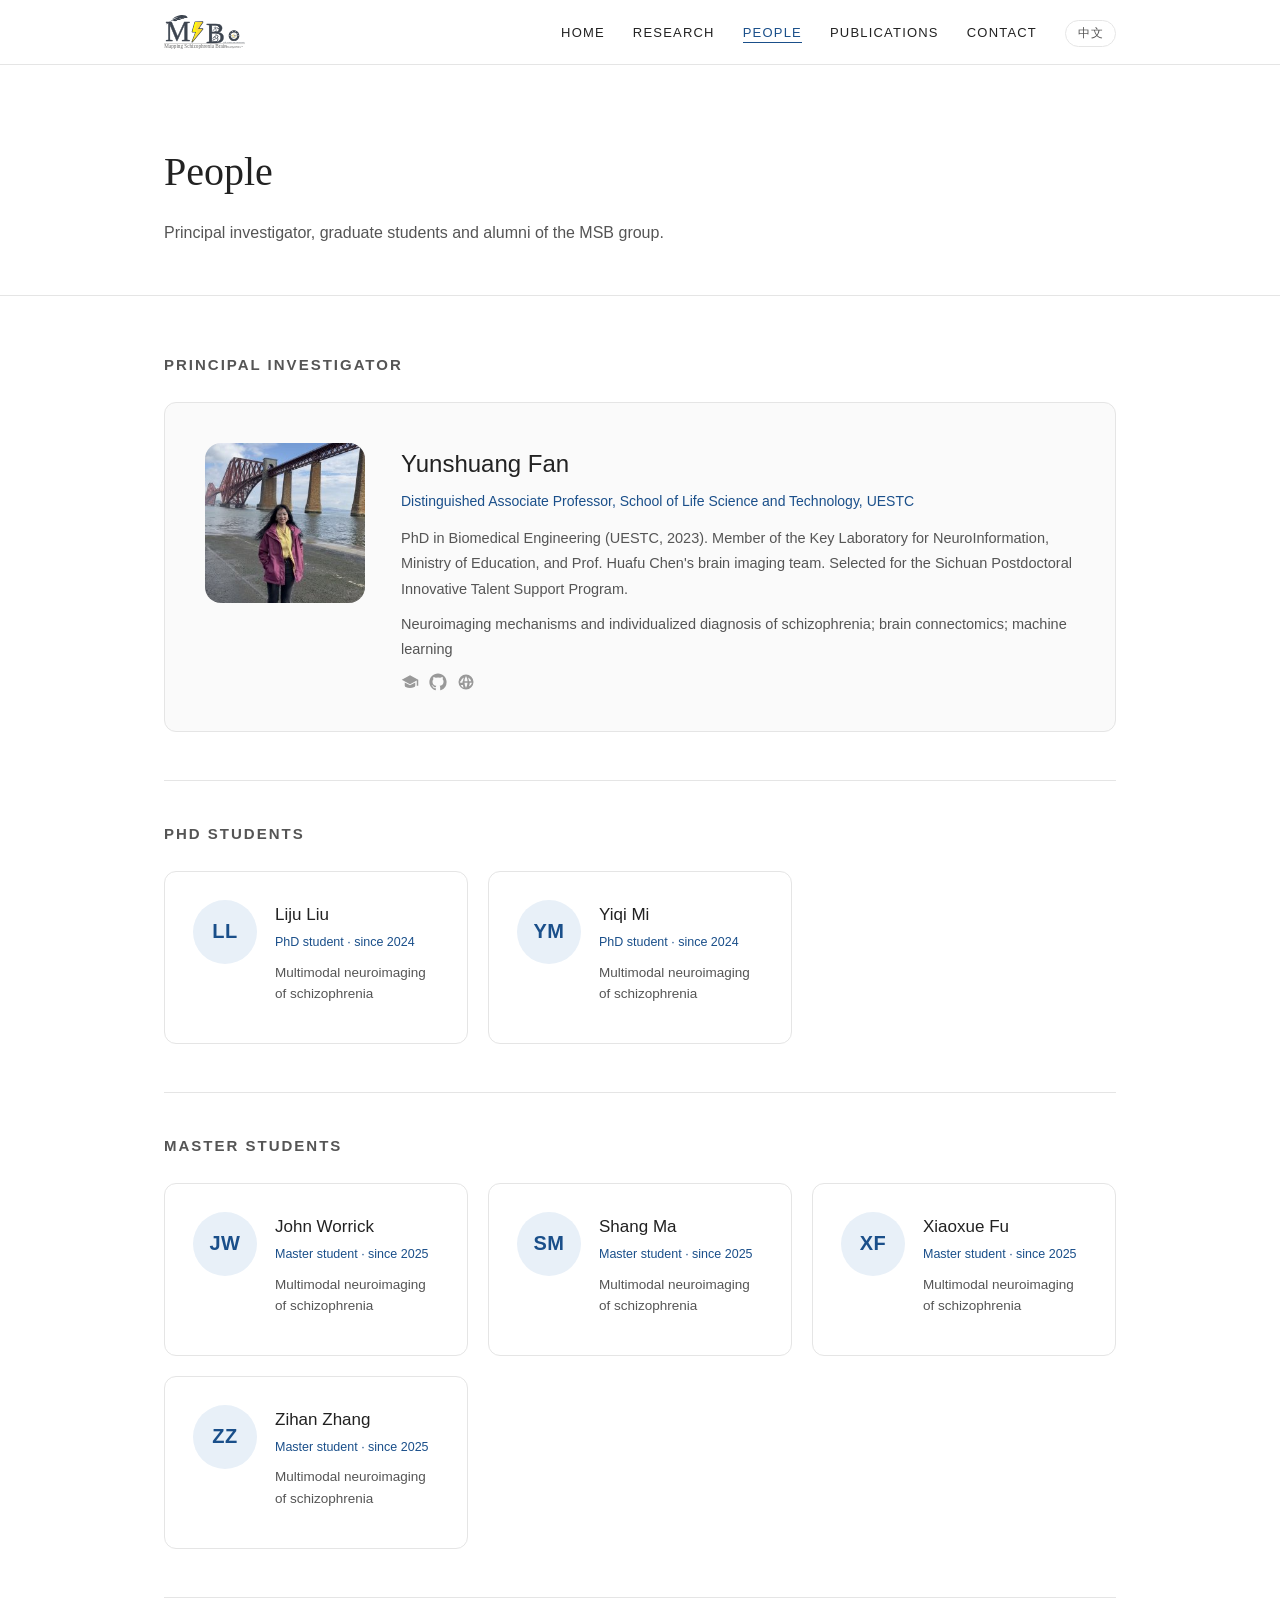
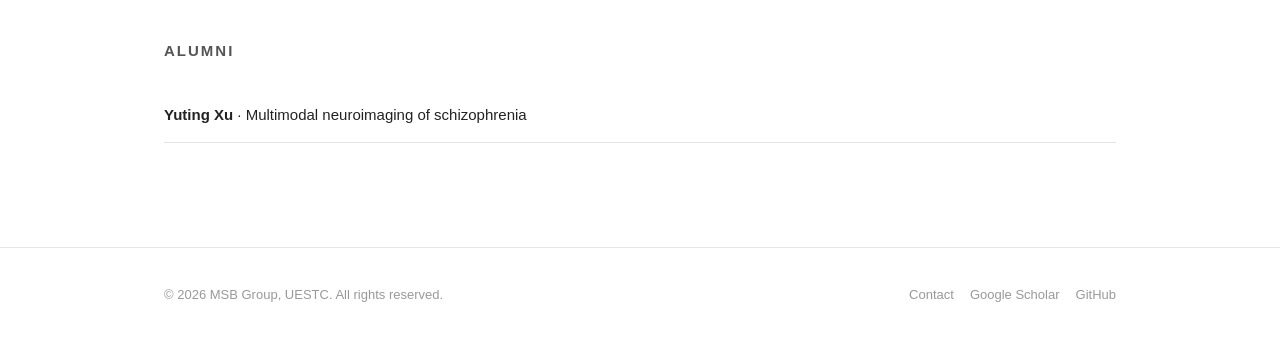
==== people/index.html @ d71d8317 "feat: rebuild as MSB team site with member self-service and Scholar auto-sync" ====
<!DOCTYPE html>
<html lang="en">
<head>
  <meta charset="utf-8">
  <meta name="viewport" content="width=device-width, initial-scale=1">
  <title>People — MSB | UESTC</title>
  <meta name="description" content="Members of the MSB (Mapping Schizophrenia Brain) group at UESTC.">
  <link rel="icon" type="image/svg+xml" href="/assets/img/logo-square.svg">
  <link rel="stylesheet" href="/assets/css/style.css">
</head>
<body data-page="people">
  <div id="site-header"></div>

  <main>
    <section class="page-head">
      <div class="wrap">
        <h1 data-i18n="people.title"></h1>
        <p data-i18n="people.lead"></p>
      </div>
    </section>

    <section class="page-body">
      <div class="wrap" id="people-root">
        <h2 class="block-title" data-i18n="people.pi"></h2>
        <div id="pi-slot"></div>

        <h2 class="block-title" data-i18n="people.phd"></h2>
        <div class="people-grid" id="phd-slot"></div>

        <h2 class="block-title" data-i18n="people.master"></h2>
        <div class="people-grid" id="master-slot"></div>

        <h2 class="block-title" data-i18n="people.alumni"></h2>
        <ul class="alumni-list" id="alumni-slot"></ul>
      </div>
    </section>
  </main>

  <div id="site-footer"></div>
  <script src="/assets/js/site.js"></script>
  <script src="/assets/js/people.js"></script>
  <script>MSBPeople.renderPage();</script>
</body>
</html>
---- assets/css/style.css ----
/* ============================================================
   MSB — Mapping Schizophrenia Brain · Design System
   Minimal academic style (inspired by cng-lab.github.io)
   ============================================================ */

:root {
  --accent: #1a4f8a;
  --accent-soft: #e8f0f8;
  --text: #222;
  --text-2: #555;
  --text-3: #999;
  --line: #e5e5e5;
  --bg: #ffffff;
  --bg-soft: #fafafa;
  --maxw: 1000px;
  --font-sans: "Helvetica Neue", Helvetica, Arial, "PingFang SC", "Hiragino Sans GB", "Microsoft YaHei", sans-serif;
  --font-serif: Georgia, "Times New Roman", "Songti SC", serif;
}

* { margin: 0; padding: 0; box-sizing: border-box; }

html { scroll-behavior: smooth; }

body {
  font-family: var(--font-sans);
  font-weight: 300;
  line-height: 1.75;
  color: var(--text);
  background: var(--bg);
  -webkit-font-smoothing: antialiased;
}

.wrap { max-width: var(--maxw); margin: 0 auto; padding: 0 24px; }

a { color: var(--accent); text-decoration: none; }
a:hover { text-decoration: underline; }

img { max-width: 100%; display: block; }

/* ---------------- Header / Nav ---------------- */
.site-header {
  position: sticky;
  top: 0;
  z-index: 100;
  background: rgba(255, 255, 255, 0.96);
  backdrop-filter: blur(6px);
  border-bottom: 1px solid var(--line);
}

.nav-wrap {
  display: flex;
  align-items: center;
  justify-content: space-between;
  height: 64px;
}

.brand { display: flex; align-items: center; gap: 10px; color: var(--text); }
.brand:hover { text-decoration: none; }

.brand-logo { height: 34px; width: auto; display: block; }

.nav-links { display: flex; align-items: center; gap: 28px; list-style: none; }

.nav-links a {
  color: var(--text);
  font-size: 13px;
  font-weight: 500;
  letter-spacing: 1.2px;
  text-transform: uppercase;
  padding-bottom: 2px;
  border-bottom: 1.5px solid transparent;
}

.nav-links a:hover { color: var(--accent); text-decoration: none; }
.nav-links a.active { color: var(--accent); border-bottom-color: var(--accent); }

.lang-toggle {
  font-family: var(--font-sans);
  font-size: 12px;
  letter-spacing: 0.5px;
  color: var(--text-2);
  background: none;
  border: 1px solid var(--line);
  border-radius: 999px;
  padding: 4px 12px;
  cursor: pointer;
  transition: all 0.2s;
}
.lang-toggle:hover { color: var(--accent); border-color: var(--accent); }

.menu-btn { display: none; background: none; border: none; font-size: 20px; cursor: pointer; color: var(--text); }

/* ---------------- Main ---------------- */
main { min-height: 70vh; }

.page-body { padding: 56px 0 80px; }

/* Hero */
.hero { padding: 96px 0 72px; border-bottom: 1px solid var(--line); }

.hero-kicker {
  font-size: 13px;
  letter-spacing: 3px;
  text-transform: uppercase;
  color: var(--accent);
  font-weight: 500;
  margin-bottom: 20px;
}

.hero h1 {
  font-family: var(--font-serif);
  font-size: 44px;
  font-weight: 400;
  line-height: 1.25;
  max-width: 760px;
  margin-bottom: 24px;
}

.hero p { font-size: 18px; color: var(--text-2); max-width: 680px; }

/* Section */
.section { padding: 64px 0; border-bottom: 1px solid var(--line); }
.section:last-child { border-bottom: none; }

.section-title {
  font-family: var(--font-serif);
  font-size: 30px;
  font-weight: 400;
  margin-bottom: 8px;
}

.section-sub { color: var(--text-3); font-size: 14px; margin-bottom: 40px; letter-spacing: 0.3px; }

h2.block-title {
  font-size: 15px;
  font-weight: 600;
  letter-spacing: 2px;
  text-transform: uppercase;
  color: var(--text-2);
  margin: 48px 0 24px;
  padding-top: 40px;
  border-top: 1px solid var(--line);
}
h2.block-title:first-of-type { border-top: none; padding-top: 0; margin-top: 0; }

/* Page header (sub pages) */
.page-head { padding: 72px 0 48px; border-bottom: 1px solid var(--line); margin-bottom: 0; }
.page-head h1 { font-family: var(--font-serif); font-size: 40px; font-weight: 400; margin-bottom: 12px; }
.page-head p { color: var(--text-2); max-width: 680px; font-size: 16px; }

/* Research directions */
.direction {
  display: grid;
  grid-template-columns: 56px 1fr;
  gap: 24px;
  padding: 36px 0;
  border-bottom: 1px solid var(--line);
}
.direction:last-child { border-bottom: none; }

.direction-num {
  font-family: var(--font-serif);
  font-size: 28px;
  color: var(--accent);
  line-height: 1.2;
}

.direction h3 { font-size: 20px; font-weight: 500; margin-bottom: 10px; }
.direction p { color: var(--text-2); font-size: 15px; max-width: 720px; }
.direction .refs { margin-top: 10px; font-size: 13px; color: var(--text-3); font-style: italic; }

/* People */
.pi-card {
  display: grid;
  grid-template-columns: 160px 1fr;
  gap: 36px;
  align-items: start;
  padding: 40px;
  background: var(--bg-soft);
  border: 1px solid var(--line);
  border-radius: 12px;
  margin-bottom: 8px;
}

.pi-card h3 { font-size: 24px; font-weight: 500; margin-bottom: 4px; }
.pi-card .pi-role { color: var(--accent); font-size: 14px; font-weight: 500; margin-bottom: 12px; }
.pi-card p { color: var(--text-2); font-size: 14.5px; margin-bottom: 10px; }

.people-grid {
  display: grid;
  grid-template-columns: repeat(auto-fill, minmax(280px, 1fr));
  gap: 20px;
}

.member-card {
  border: 1px solid var(--line);
  border-radius: 12px;
  padding: 28px;
  display: flex;
  gap: 18px;
  align-items: flex-start;
  transition: border-color 0.2s, box-shadow 0.2s;
  background: var(--bg);
}
.member-card:hover { border-color: #cfd8e3; box-shadow: 0 4px 16px rgba(26, 79, 138, 0.06); }

.avatar {
  width: 64px;
  height: 64px;
  border-radius: 50%;
  object-fit: cover;
  flex-shrink: 0;
  background: var(--accent-soft);
  color: var(--accent);
  display: flex;
  align-items: center;
  justify-content: center;
  font-weight: 600;
  font-size: 20px;
  letter-spacing: 0.5px;
}
.avatar.lg { width: 160px; height: 160px; font-size: 42px; border-radius: 16px; }

.member-info { min-width: 0; }
.member-name { font-size: 17px; font-weight: 500; }
.member-role { font-size: 12.5px; color: var(--accent); font-weight: 500; margin: 2px 0 8px; }
.member-research { font-size: 13.5px; color: var(--text-2); line-height: 1.6; margin-bottom: 10px; }

.member-links { display: flex; gap: 10px; }
.member-links a { color: var(--text-3); display: inline-flex; }
.member-links a:hover { color: var(--accent); }
.member-links svg { width: 18px; height: 18px; }

.alumni-list { list-style: none; }
.alumni-list li {
  padding: 14px 0;
  border-bottom: 1px solid var(--line);
  display: flex;
  justify-content: space-between;
  gap: 16px;
  flex-wrap: wrap;
  font-size: 15px;
}
.alumni-list .alumni-dest { color: var(--text-3); font-size: 13.5px; }

/* Publications */
.pub-stats {
  display: flex;
  gap: 48px;
  flex-wrap: wrap;
  padding: 28px 0;
}

.pub-stat .num { font-family: var(--font-serif); font-size: 34px; color: var(--text); line-height: 1.1; }
.pub-stat .lbl { font-size: 12px; letter-spacing: 1px; text-transform: uppercase; color: var(--text-3); margin-top: 4px; }

.pub-toolbar {
  display: flex;
  justify-content: space-between;
  align-items: center;
  gap: 16px;
  flex-wrap: wrap;
  margin: 8px 0 8px;
}

.pub-search {
  font-family: var(--font-sans);
  font-size: 14px;
  padding: 8px 14px;
  border: 1px solid var(--line);
  border-radius: 999px;
  width: 280px;
  max-width: 100%;
  outline: none;
}
.pub-search:focus { border-color: var(--accent); }

.pub-updated { font-size: 12.5px; color: var(--text-3); }

.pub-year {
  font-family: var(--font-serif);
  font-size: 22px;
  color: var(--accent);
  margin: 36px 0 4px;
}

.pub-item { padding: 20px 0; border-bottom: 1px solid var(--line); }
.pub-item:last-child { border-bottom: none; }

.pub-title { font-size: 16px; font-weight: 500; line-height: 1.5; }
.pub-title a { color: var(--text); }
.pub-title a:hover { color: var(--accent); }

.pub-authors { font-size: 13.5px; color: var(--text-2); margin-top: 4px; }
.pub-venue { font-size: 13px; color: var(--text-3); font-style: italic; margin-top: 2px; }

.pub-cite {
  display: inline-block;
  font-size: 12px;
  color: var(--accent);
  background: var(--accent-soft);
  border-radius: 999px;
  padding: 1px 10px;
  margin-top: 8px;
}

.pagination { display: flex; gap: 8px; justify-content: center; margin-top: 48px; flex-wrap: wrap; }
.pagination button {
  font-family: var(--font-sans);
  min-width: 36px;
  height: 36px;
  border: 1px solid var(--line);
  background: var(--bg);
  border-radius: 8px;
  font-size: 13.5px;
  color: var(--text-2);
  cursor: pointer;
}
.pagination button:hover { border-color: var(--accent); color: var(--accent); }
.pagination button.cur { background: var(--accent); border-color: var(--accent); color: #fff; }
.pagination button:disabled { opacity: 0.35; cursor: default; }

/* News */
.news-list { list-style: none; }
.news-list li {
  display: grid;
  grid-template-columns: 110px 1fr;
  gap: 20px;
  padding: 16px 0;
  border-bottom: 1px solid var(--line);
  font-size: 15px;
}
.news-list .news-date { color: var(--text-3); font-size: 13.5px; }

/* Home highlights */
.hl-grid { display: grid; grid-template-columns: repeat(3, 1fr); gap: 32px; }
.hl-item h3 { font-size: 17px; font-weight: 500; margin-bottom: 10px; }
.hl-item h3 .hl-num { color: var(--accent); font-family: var(--font-serif); margin-right: 8px; }
.hl-item p { font-size: 14px; color: var(--text-2); }

/* Contact */
.contact-grid { display: grid; grid-template-columns: 1.2fr 1fr; gap: 56px; align-items: start; }
.contact-item { padding: 22px 0; border-bottom: 1px solid var(--line); }
.contact-item:first-child { padding-top: 0; }
.contact-item h3 { font-size: 13px; letter-spacing: 1.5px; text-transform: uppercase; color: var(--text-3); font-weight: 500; margin-bottom: 8px; }
.contact-item p { font-size: 16px; }
.qr-box { text-align: center; }
.qr-box img { width: 220px; margin: 0 auto 14px; border: 1px solid var(--line); border-radius: 12px; }
.qr-box p { font-size: 13.5px; color: var(--text-2); }

/* Footer */
.site-footer { border-top: 1px solid var(--line); padding: 36px 0; margin-top: 24px; }
.footer-inner {
  display: flex;
  justify-content: space-between;
  align-items: center;
  gap: 16px;
  flex-wrap: wrap;
  font-size: 13px;
  color: var(--text-3);
}
.footer-inner a { color: var(--text-3); margin-left: 16px; }
.footer-inner a:hover { color: var(--accent); }

/* Utility */
.muted { color: var(--text-3); }
.mt-24 { margin-top: 24px; }

/* ---------------- Responsive ---------------- */
@media (max-width: 800px) {
  .menu-btn { display: block; }

  .nav-links {
    display: none;
    position: absolute;
    top: 64px;
    left: 0;
    right: 0;
    background: var(--bg);
    flex-direction: column;
    align-items: center;
    gap: 0;
    padding: 12px 0 20px;
    border-bottom: 1px solid var(--line);
    box-shadow: 0 8px 16px rgba(0, 0, 0, 0.04);
  }
  .nav-links.open { display: flex; }
  .nav-links li { padding: 10px 0; }
  .nav-links .lang-item { margin-top: 8px; }

  .hero { padding: 64px 0 48px; }
  .hero h1 { font-size: 32px; }
  .page-head h1 { font-size: 30px; }

  .pi-card { grid-template-columns: 1fr; padding: 28px; }
  .avatar.lg { width: 120px; height: 120px; }

  .hl-grid { grid-template-columns: 1fr; gap: 24px; }
  .contact-grid { grid-template-columns: 1fr; gap: 32px; }
  .pub-stats { gap: 28px; }
  .news-list li { grid-template-columns: 1fr; gap: 2px; }
  .pub-search { width: 100%; }
}
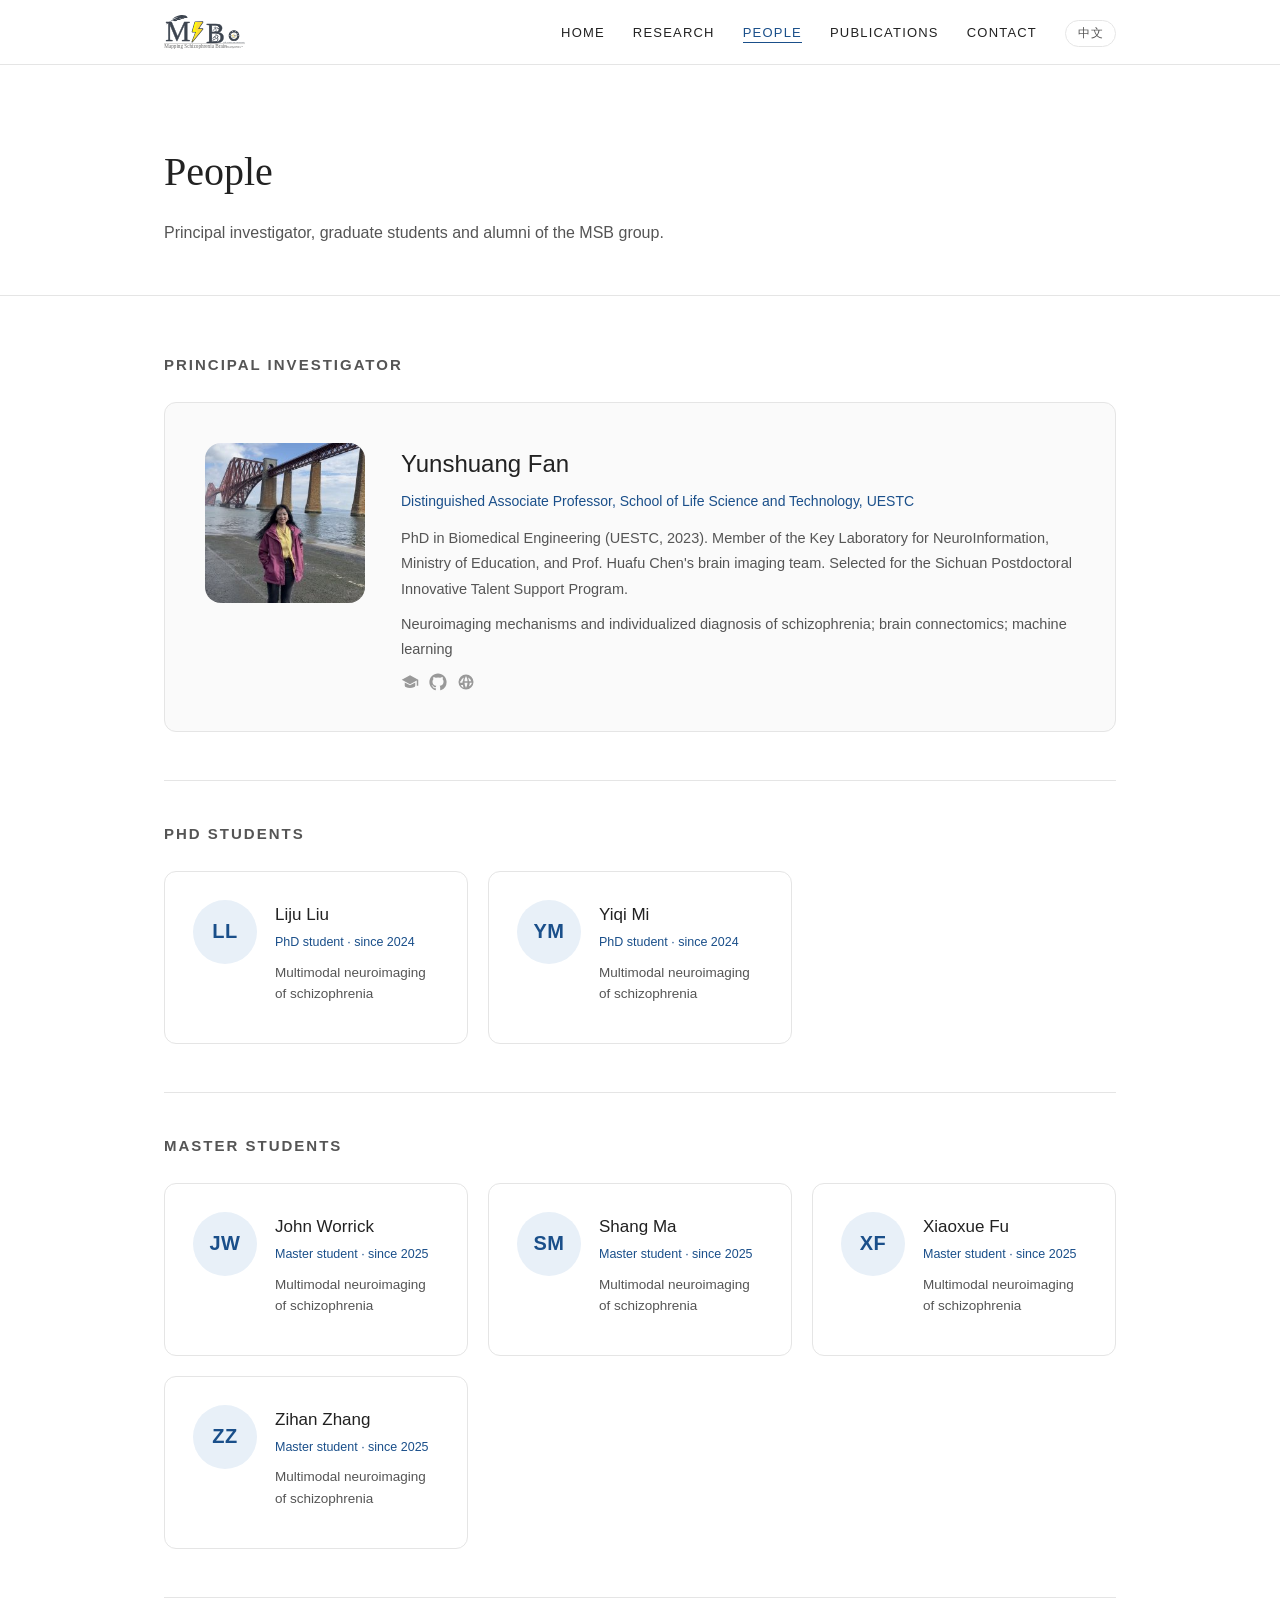
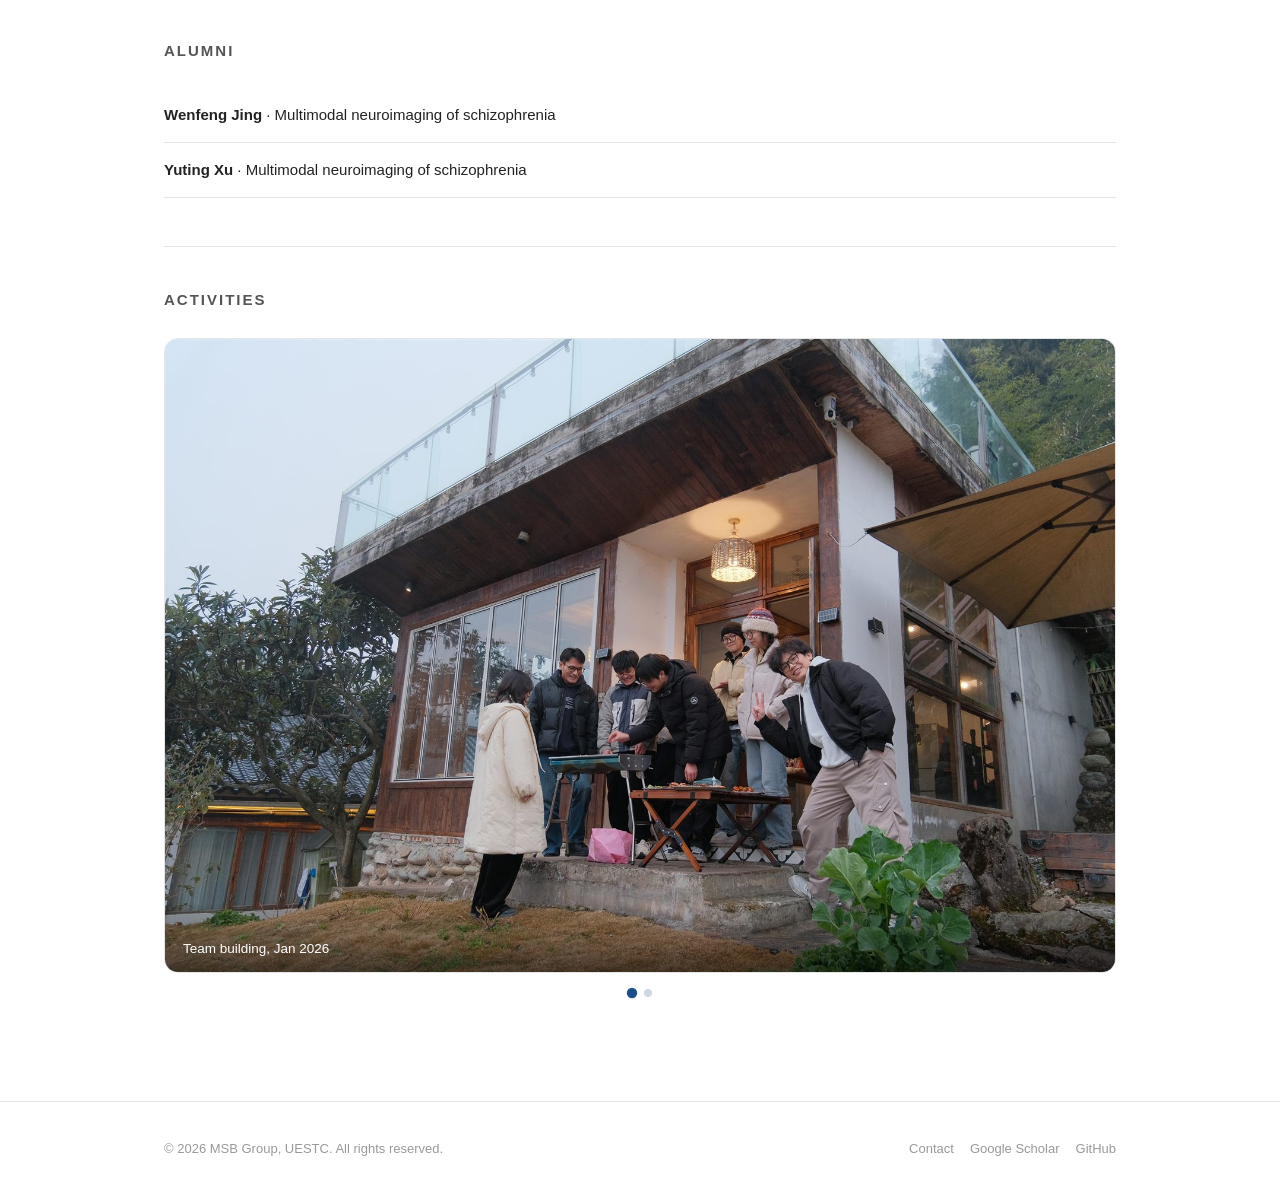
==== commit b8383d78: "feat(people): add auto-playing activity carousel with dots, arrows and swipe" ====
--- a/people/index.html
+++ b/people/index.html
@@ -32,6 +32,9 @@
 
         <h2 class="block-title" data-i18n="people.alumni"></h2>
         <ul class="alumni-list" id="alumni-slot"></ul>
+
+        <h2 class="block-title" data-i18n="home.gallery.title"></h2>
+        <div class="carousel" id="gallery-carousel"></div>
       </div>
     </section>
   </main>
@@ -39,6 +42,7 @@
   <div id="site-footer"></div>
   <script src="/assets/js/site.js"></script>
   <script src="/assets/js/people.js"></script>
+  <script src="/assets/js/carousel.js"></script>
   <script>MSBPeople.renderPage();</script>
 </body>
 </html>
--- a/assets/css/style.css
+++ b/assets/css/style.css
@@ -365,6 +365,266 @@
 /* Utility */
 .muted { color: var(--text-3); }
 .mt-24 { margin-top: 24px; }
+
+/* ---------------- Team photo: scroll-linked reveal ---------------- */
+.team-sub { margin-bottom: 0; }
+
+.team-reveal-inner { overflow: hidden; }
+
+.team-photo-wrap {
+  position: relative;
+  margin: 32px 0 0;
+  border-radius: 14px;
+  overflow: hidden;
+  border: 1px solid var(--line);
+  transform-origin: center center;
+}
+
+.team-photo-wrap img {
+  width: 100%;
+  height: auto;
+  display: block;
+  transition: transform 0.7s cubic-bezier(0.22, 0.61, 0.36, 1);
+}
+.team-photo-wrap:hover img { transform: scale(1.018); }
+
+.team-caption {
+  display: flex;
+  justify-content: space-between;
+  gap: 12px;
+  flex-wrap: wrap;
+  margin-top: 12px;
+  font-size: 13px;
+  color: var(--text-3);
+  letter-spacing: 0.3px;
+}
+
+/* JS scroll mode: page-colored curtain slides up, uncovering the photo */
+.team-curtain {
+  position: absolute;
+  inset: 0;
+  z-index: 2;
+  background: var(--bg);
+  border-bottom: 2px solid var(--accent);
+  will-change: transform;
+  pointer-events: none;
+}
+
+.team-scroll .team-caption { opacity: 0; transform: translateY(12px); }
+
+.team-scroll.is-revealed .team-caption {
+  opacity: 1;
+  transform: none;
+  transition: opacity 0.6s ease 0.05s, transform 0.6s cubic-bezier(0.22, 0.61, 0.36, 1) 0.05s;
+}
+
+/* ---------------- Activity gallery ---------------- */
+.gallery-title {
+  font-size: 15px;
+  font-weight: 600;
+  letter-spacing: 2px;
+  text-transform: uppercase;
+  color: var(--text-2);
+  margin: 48px 0 20px;
+}
+
+.gallery-grid {
+  display: grid;
+  grid-template-columns: repeat(3, 1fr);
+  gap: 16px;
+}
+
+.gallery-item {
+  position: relative;
+  border-radius: 12px;
+  overflow: hidden;
+  border: 1px solid var(--line);
+  cursor: zoom-in;
+  aspect-ratio: 4 / 3;
+  background: var(--bg-soft);
+  opacity: 0;
+  transform: translateY(16px);
+  transition: opacity 0.6s ease, transform 0.6s cubic-bezier(0.22, 0.61, 0.36, 1),
+              border-color 0.25s;
+}
+.gallery-item.in { opacity: 1; transform: none; }
+.gallery-item:hover { border-color: #cfd8e3; }
+
+.gallery-item img {
+  width: 100%;
+  height: 100%;
+  object-fit: cover;
+  display: block;
+  transition: transform 0.6s cubic-bezier(0.22, 0.61, 0.36, 1);
+}
+.gallery-item:hover img { transform: scale(1.05); }
+
+.gallery-cap {
+  position: absolute;
+  left: 0;
+  right: 0;
+  bottom: 0;
+  padding: 26px 14px 10px;
+  font-size: 12.5px;
+  color: #fff;
+  background: linear-gradient(transparent, rgba(0, 0, 0, 0.55));
+  opacity: 0;
+  transition: opacity 0.3s;
+  pointer-events: none;
+}
+.gallery-item:hover .gallery-cap { opacity: 1; }
+
+/* lightbox */
+.lightbox {
+  position: fixed;
+  inset: 0;
+  z-index: 1000;
+  background: rgba(18, 22, 28, 0.92);
+  display: flex;
+  align-items: center;
+  justify-content: center;
+  opacity: 0;
+  pointer-events: none;
+  transition: opacity 0.3s;
+}
+.lightbox.open { opacity: 1; pointer-events: auto; }
+
+.lightbox img {
+  max-width: 92vw;
+  max-height: 84vh;
+  border-radius: 8px;
+  box-shadow: 0 20px 60px rgba(0, 0, 0, 0.5);
+}
+
+.lightbox-cap {
+  position: absolute;
+  bottom: 26px;
+  left: 0;
+  right: 0;
+  text-align: center;
+  color: #cfd6df;
+  font-size: 14px;
+  padding: 0 60px;
+}
+
+.lb-btn {
+  position: absolute;
+  top: 50%;
+  transform: translateY(-50%);
+  width: 44px;
+  height: 44px;
+  border-radius: 50%;
+  border: 1px solid rgba(255, 255, 255, 0.3);
+  background: rgba(255, 255, 255, 0.08);
+  color: #fff;
+  font-size: 20px;
+  line-height: 1;
+  cursor: pointer;
+  display: flex;
+  align-items: center;
+  justify-content: center;
+  transition: background 0.2s;
+}
+.lb-btn:hover { background: rgba(255, 255, 255, 0.2); }
+.lb-prev { left: 18px; }
+.lb-next { right: 18px; }
+.lb-close { top: 18px; right: 18px; transform: none; }
+
+/* ---------------- Carousel (people page) ---------------- */
+.carousel { position: relative; margin-top: 4px; }
+
+.carousel-viewport {
+  overflow: hidden;
+  border-radius: 14px;
+  border: 1px solid var(--line);
+  background: var(--bg-soft);
+}
+
+.carousel-track {
+  display: flex;
+  transition: transform 0.65s cubic-bezier(0.22, 0.61, 0.36, 1);
+  will-change: transform;
+}
+
+.carousel-slide {
+  position: relative;
+  flex: 0 0 100%;
+  margin: 0;
+  aspect-ratio: 3 / 2;
+}
+
+.carousel-slide img {
+  width: 100%;
+  height: 100%;
+  object-fit: cover;
+  display: block;
+}
+
+.carousel-cap {
+  position: absolute;
+  left: 0;
+  right: 0;
+  bottom: 0;
+  padding: 34px 18px 12px;
+  font-size: 13.5px;
+  color: #fff;
+  background: linear-gradient(transparent, rgba(0, 0, 0, 0.55));
+  pointer-events: none;
+}
+
+.carousel-arrow {
+  position: absolute;
+  top: 50%;
+  transform: translateY(-50%);
+  width: 42px;
+  height: 42px;
+  border-radius: 50%;
+  border: 1px solid var(--line);
+  background: rgba(255, 255, 255, 0.92);
+  color: var(--text-2);
+  font-size: 20px;
+  line-height: 1;
+  cursor: pointer;
+  display: flex;
+  align-items: center;
+  justify-content: center;
+  opacity: 0;
+  transition: opacity 0.25s, border-color 0.2s, color 0.2s;
+  z-index: 2;
+}
+.carousel:hover .carousel-arrow,
+.carousel-arrow:focus-visible { opacity: 1; }
+.carousel-arrow:hover { border-color: var(--accent); color: var(--accent); }
+.carousel-prev { left: 14px; }
+.carousel-next { right: 14px; }
+
+.carousel-dots {
+  display: flex;
+  justify-content: center;
+  gap: 8px;
+  margin-top: 16px;
+}
+
+.carousel-dot {
+  width: 8px;
+  height: 8px;
+  padding: 0;
+  border: none;
+  border-radius: 50%;
+  background: #cfd8e3;
+  cursor: pointer;
+  transition: background 0.25s, transform 0.25s;
+}
+.carousel-dot:hover { background: #a9b8c9; }
+.carousel-dot.active { background: var(--accent); transform: scale(1.3); }
+
+@media (prefers-reduced-motion: reduce) {
+  .carousel-track { transition: none; }
+}
+
+@media (prefers-reduced-motion: reduce) {
+  .gallery-item { opacity: 1; transform: none; transition: none; }
+}
 
 /* ---------------- Responsive ---------------- */
 @media (max-width: 800px) {
@@ -396,6 +656,7 @@
   .avatar.lg { width: 120px; height: 120px; }
 
   .hl-grid { grid-template-columns: 1fr; gap: 24px; }
+  .gallery-grid { grid-template-columns: repeat(2, 1fr); gap: 12px; }
   .contact-grid { grid-template-columns: 1fr; gap: 32px; }
   .pub-stats { gap: 28px; }
   .news-list li { grid-template-columns: 1fr; gap: 2px; }
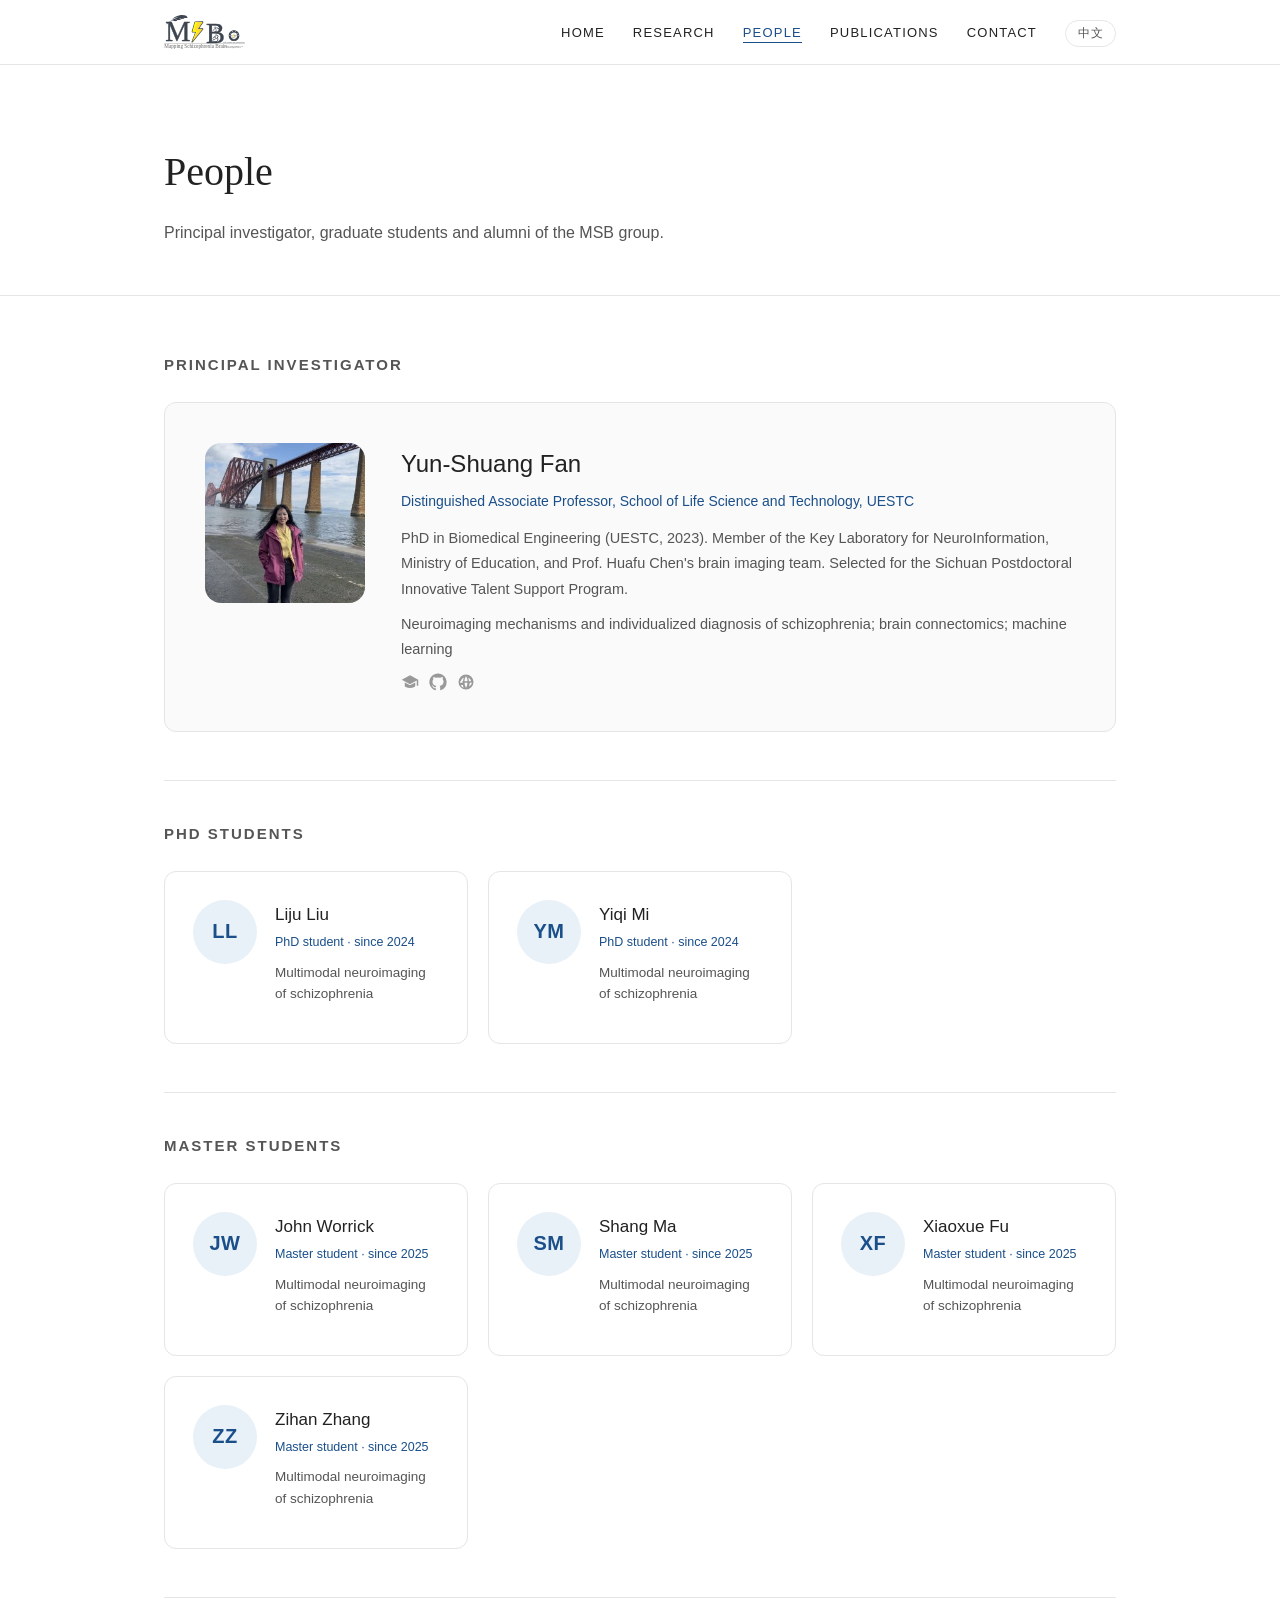
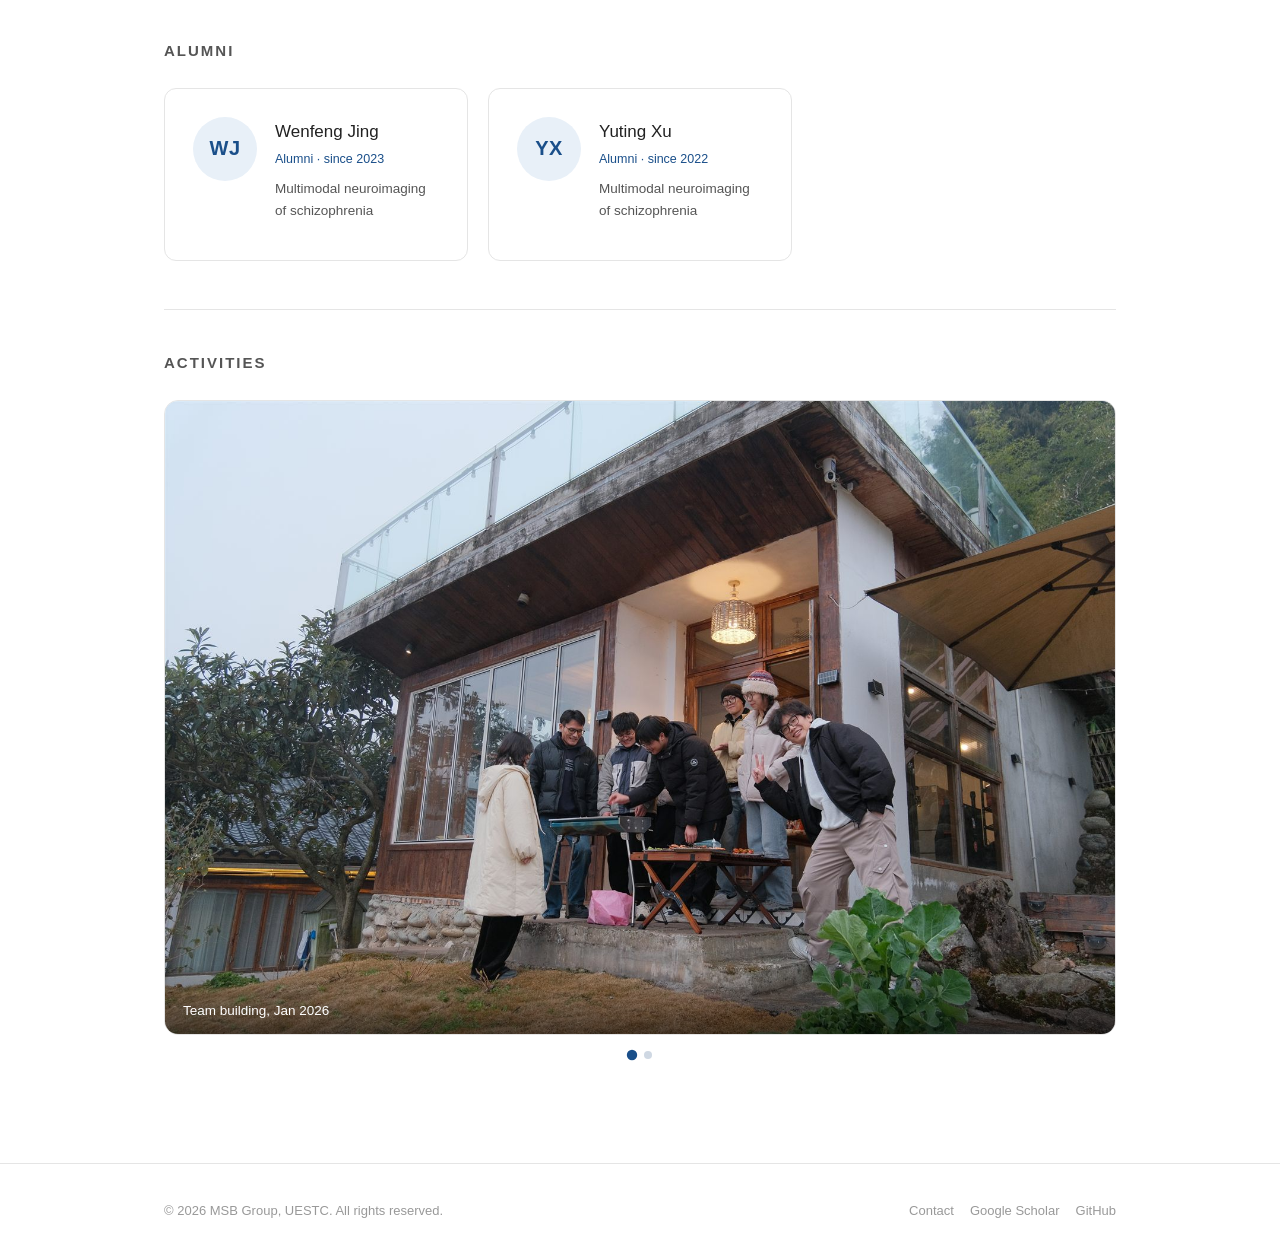
==== commit 06c89fd0: "feat: alumni shown as photo cards like other members; hyphenate name to Yun-Shuang Fan" ====
--- a/people/index.html
+++ b/people/index.html
@@ -31,9 +31,9 @@
         <div class="people-grid" id="master-slot"></div>
 
         <h2 class="block-title" data-i18n="people.alumni"></h2>
-        <ul class="alumni-list" id="alumni-slot"></ul>
+        <div class="people-grid" id="alumni-slot"></div>
 
-        <h2 class="block-title" data-i18n="home.gallery.title"></h2>
+        <h2 class="block-title" data-i18n="gallery.title"></h2>
         <div class="carousel" id="gallery-carousel"></div>
       </div>
     </section>
--- a/assets/css/style.css
+++ b/assets/css/style.css
@@ -231,17 +231,7 @@
 .member-links a:hover { color: var(--accent); }
 .member-links svg { width: 18px; height: 18px; }
 
-.alumni-list { list-style: none; }
-.alumni-list li {
-  padding: 14px 0;
-  border-bottom: 1px solid var(--line);
-  display: flex;
-  justify-content: space-between;
-  gap: 16px;
-  flex-wrap: wrap;
-  font-size: 15px;
-}
-.alumni-list .alumni-dest { color: var(--text-3); font-size: 13.5px; }
+.member-dest { font-size: 13px; color: var(--text-3); margin-top: 6px; }
 
 /* Publications */
 .pub-stats {
@@ -417,118 +407,6 @@
   transform: none;
   transition: opacity 0.6s ease 0.05s, transform 0.6s cubic-bezier(0.22, 0.61, 0.36, 1) 0.05s;
 }
-
-/* ---------------- Activity gallery ---------------- */
-.gallery-title {
-  font-size: 15px;
-  font-weight: 600;
-  letter-spacing: 2px;
-  text-transform: uppercase;
-  color: var(--text-2);
-  margin: 48px 0 20px;
-}
-
-.gallery-grid {
-  display: grid;
-  grid-template-columns: repeat(3, 1fr);
-  gap: 16px;
-}
-
-.gallery-item {
-  position: relative;
-  border-radius: 12px;
-  overflow: hidden;
-  border: 1px solid var(--line);
-  cursor: zoom-in;
-  aspect-ratio: 4 / 3;
-  background: var(--bg-soft);
-  opacity: 0;
-  transform: translateY(16px);
-  transition: opacity 0.6s ease, transform 0.6s cubic-bezier(0.22, 0.61, 0.36, 1),
-              border-color 0.25s;
-}
-.gallery-item.in { opacity: 1; transform: none; }
-.gallery-item:hover { border-color: #cfd8e3; }
-
-.gallery-item img {
-  width: 100%;
-  height: 100%;
-  object-fit: cover;
-  display: block;
-  transition: transform 0.6s cubic-bezier(0.22, 0.61, 0.36, 1);
-}
-.gallery-item:hover img { transform: scale(1.05); }
-
-.gallery-cap {
-  position: absolute;
-  left: 0;
-  right: 0;
-  bottom: 0;
-  padding: 26px 14px 10px;
-  font-size: 12.5px;
-  color: #fff;
-  background: linear-gradient(transparent, rgba(0, 0, 0, 0.55));
-  opacity: 0;
-  transition: opacity 0.3s;
-  pointer-events: none;
-}
-.gallery-item:hover .gallery-cap { opacity: 1; }
-
-/* lightbox */
-.lightbox {
-  position: fixed;
-  inset: 0;
-  z-index: 1000;
-  background: rgba(18, 22, 28, 0.92);
-  display: flex;
-  align-items: center;
-  justify-content: center;
-  opacity: 0;
-  pointer-events: none;
-  transition: opacity 0.3s;
-}
-.lightbox.open { opacity: 1; pointer-events: auto; }
-
-.lightbox img {
-  max-width: 92vw;
-  max-height: 84vh;
-  border-radius: 8px;
-  box-shadow: 0 20px 60px rgba(0, 0, 0, 0.5);
-}
-
-.lightbox-cap {
-  position: absolute;
-  bottom: 26px;
-  left: 0;
-  right: 0;
-  text-align: center;
-  color: #cfd6df;
-  font-size: 14px;
-  padding: 0 60px;
-}
-
-.lb-btn {
-  position: absolute;
-  top: 50%;
-  transform: translateY(-50%);
-  width: 44px;
-  height: 44px;
-  border-radius: 50%;
-  border: 1px solid rgba(255, 255, 255, 0.3);
-  background: rgba(255, 255, 255, 0.08);
-  color: #fff;
-  font-size: 20px;
-  line-height: 1;
-  cursor: pointer;
-  display: flex;
-  align-items: center;
-  justify-content: center;
-  transition: background 0.2s;
-}
-.lb-btn:hover { background: rgba(255, 255, 255, 0.2); }
-.lb-prev { left: 18px; }
-.lb-next { right: 18px; }
-.lb-close { top: 18px; right: 18px; transform: none; }
 
 /* ---------------- Carousel (people page) ---------------- */
 .carousel { position: relative; margin-top: 4px; }
@@ -620,10 +498,6 @@
 
 @media (prefers-reduced-motion: reduce) {
   .carousel-track { transition: none; }
-}
-
-@media (prefers-reduced-motion: reduce) {
-  .gallery-item { opacity: 1; transform: none; transition: none; }
 }
 
 /* ---------------- Responsive ---------------- */
@@ -656,7 +530,6 @@
   .avatar.lg { width: 120px; height: 120px; }
 
   .hl-grid { grid-template-columns: 1fr; gap: 24px; }
-  .gallery-grid { grid-template-columns: repeat(2, 1fr); gap: 12px; }
   .contact-grid { grid-template-columns: 1fr; gap: 32px; }
   .pub-stats { gap: 28px; }
   .news-list li { grid-template-columns: 1fr; gap: 2px; }
